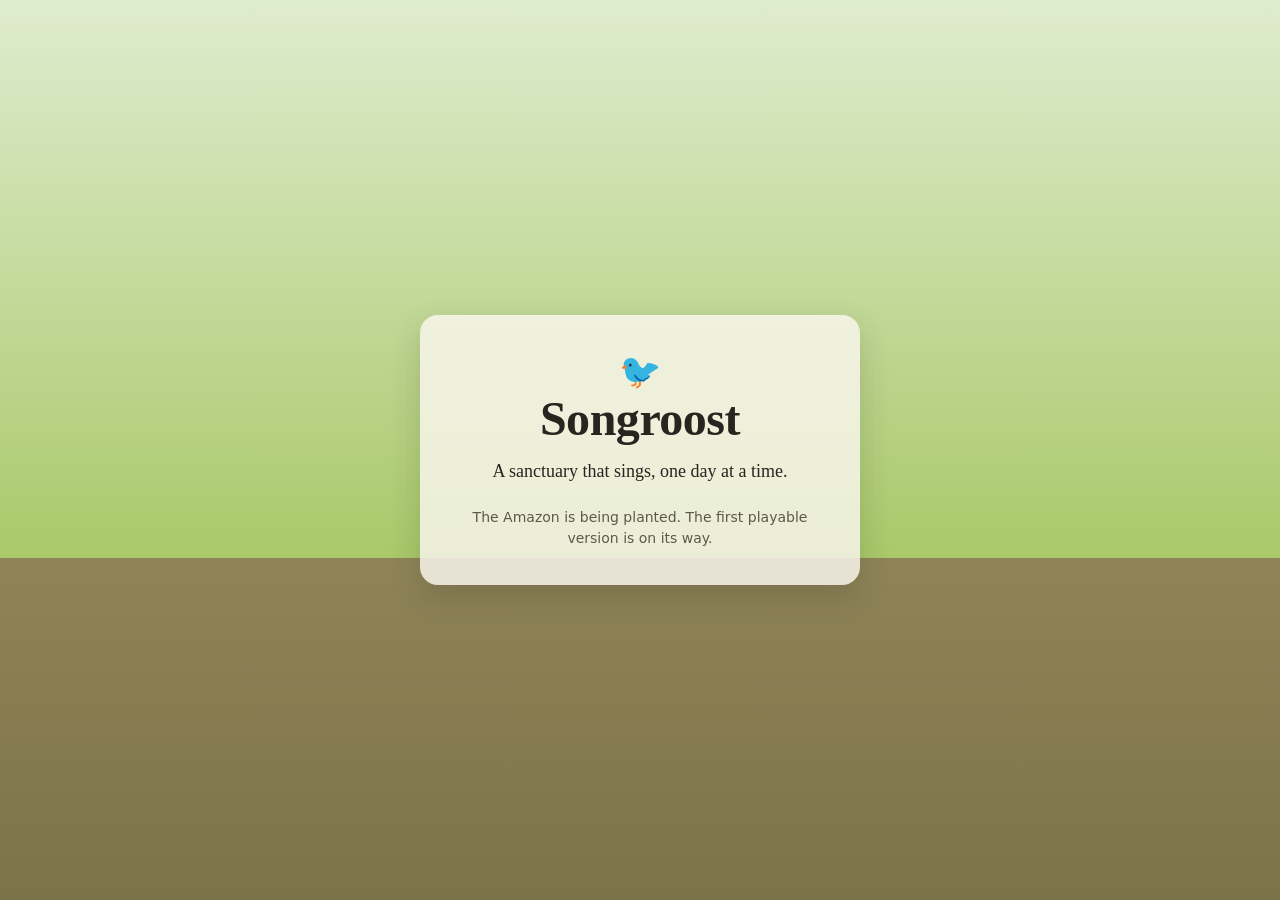
==== index.html @ ce24ba8d "Add Songroost welcome page Co-Authored-By: Claude Opus 5.5 <noreply@anthropic.com> Claude-Session: h" ====
<!DOCTYPE html>
<html lang="en">
<head>
<meta charset="utf-8">
<meta name="viewport" content="width=device-width, initial-scale=1">
<title>Songroost</title>
<meta name="description" content="Songroost — a relaxing bird-collecting game.">
<style>
  :root { color-scheme: light; }
  * { box-sizing: border-box; }
  body {
    margin: 0; min-height: 100vh; display: flex; align-items: center; justify-content: center;
    font-family: Georgia, "Times New Roman", serif; color: #27251f;
    background: linear-gradient(180deg, #dfeccf 0%, #a9c96a 62%, #8f8458 62%, #7d7348 100%);
  }
  main {
    margin: 24px; padding: 36px 32px; max-width: 440px; text-align: center;
    background: rgba(251, 247, 238, .82); border-radius: 18px;
    box-shadow: 0 12px 32px rgba(39, 37, 31, .18);
  }
  h1 { margin: 0; font-size: 48px; font-weight: 600; letter-spacing: -.01em; }
  p { margin: 12px 0 0; font-size: 18px; line-height: 1.5; }
  .soon { margin-top: 22px; font-family: system-ui, sans-serif; font-size: 14px; color: #5e584c; }
  .bird { font-size: 34px; display: inline-block; animation: hop 2.4s ease-in-out infinite; }
  @keyframes hop { 0%, 100% { transform: translateY(0); } 50% { transform: translateY(-6px); } }
  @media (prefers-reduced-motion: reduce) { .bird { animation: none; } }
</style>
</head>
<body>
<main>
  <div class="bird" aria-hidden="true">&#x1F426;</div>
  <h1>Songroost</h1>
  <p>A sanctuary that sings, one day at a time.</p>
  <p class="soon">The Amazon is being planted. The first playable version is on its way.</p>
</main>
</body>
</html>
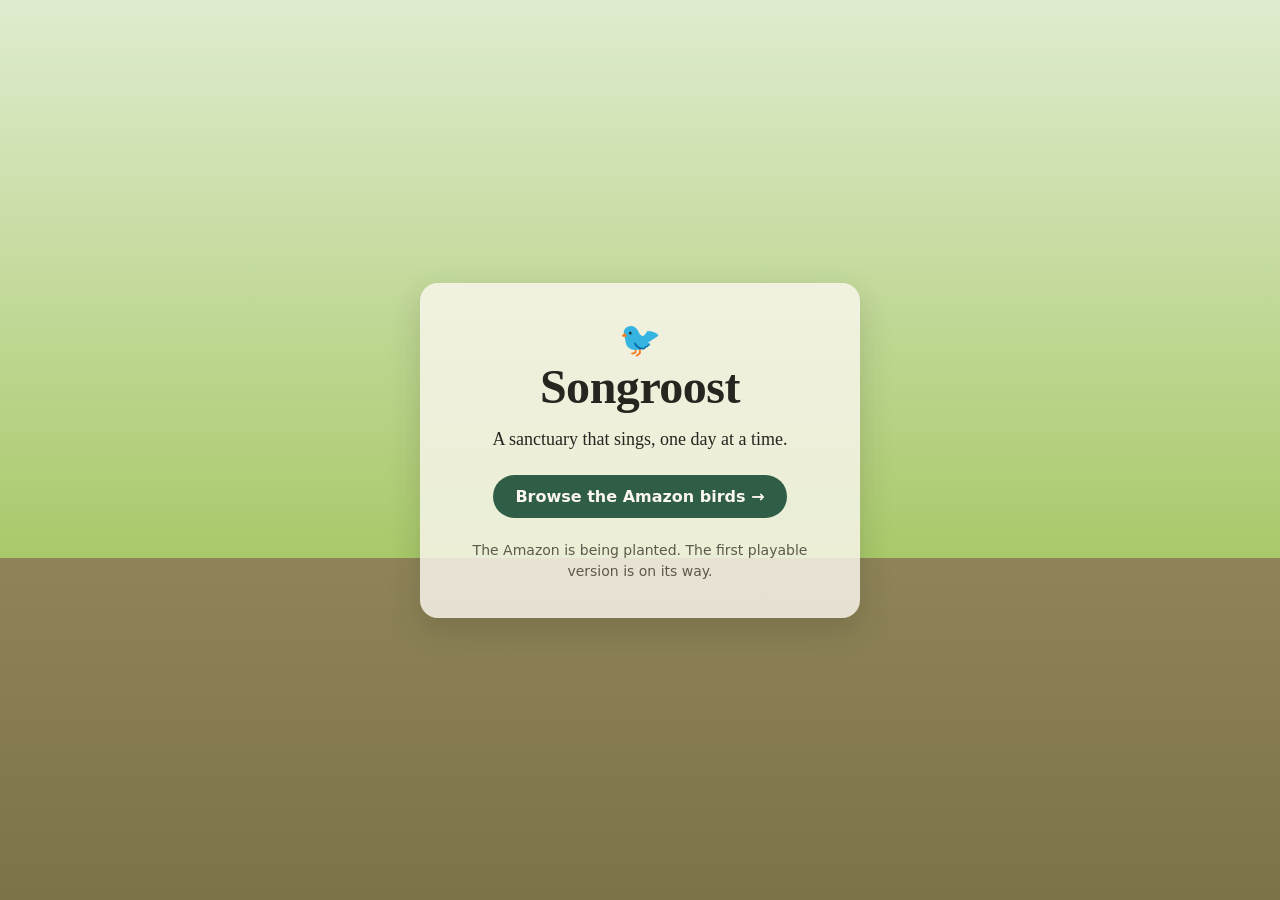
==== commit 88592059: "Add the Amazon field guide: 60 draft bird cards with placeholder art Co-Authored-By: Claude Opus 5.5" ====
--- a/index.html
+++ b/index.html
@@ -21,6 +21,8 @@
   h1 { margin: 0; font-size: 48px; font-weight: 600; letter-spacing: -.01em; }
   p { margin: 12px 0 0; font-size: 18px; line-height: 1.5; }
   .soon { margin-top: 22px; font-family: system-ui, sans-serif; font-size: 14px; color: #5e584c; }
+  .btn { display: inline-block; margin-top: 22px; padding: 12px 22px; border-radius: 24px; background: #2f5d46; color: #fbf7ee; font-family: system-ui, sans-serif; font-size: 16px; font-weight: 700; text-decoration: none; }
+  .btn:focus-visible { outline: 3px solid #3d7cc4; outline-offset: 3px; }
   .bird { font-size: 34px; display: inline-block; animation: hop 2.4s ease-in-out infinite; }
   @keyframes hop { 0%, 100% { transform: translateY(0); } 50% { transform: translateY(-6px); } }
   @media (prefers-reduced-motion: reduce) { .bird { animation: none; } }
@@ -31,6 +33,7 @@
   <div class="bird" aria-hidden="true">&#x1F426;</div>
   <h1>Songroost</h1>
   <p>A sanctuary that sings, one day at a time.</p>
+  <a class="btn" href="birds.html">Browse the Amazon birds &rarr;</a>
   <p class="soon">The Amazon is being planted. The first playable version is on its way.</p>
 </main>
 </body>
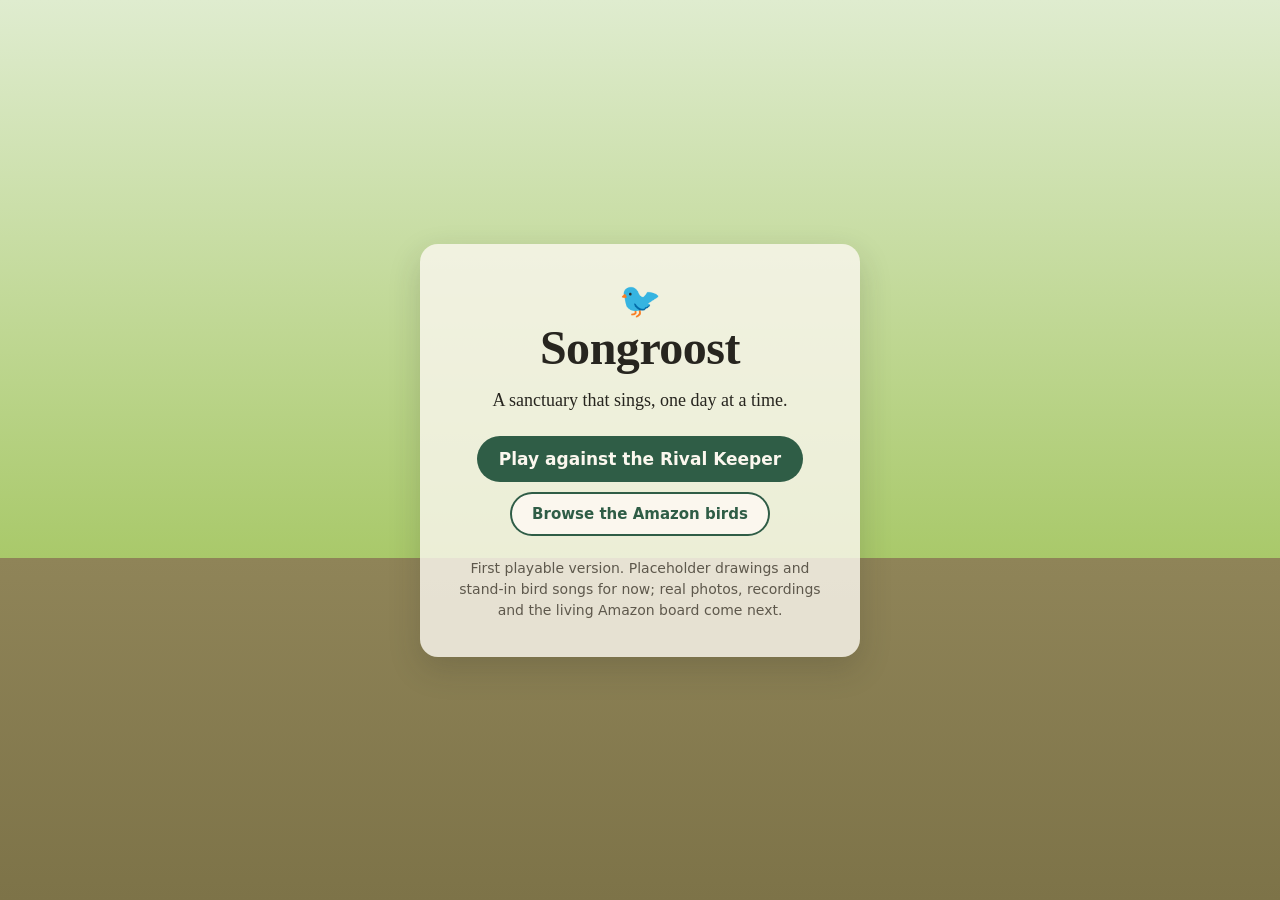
==== commit d21eea1d: "Add the first playable version: you against the Rival Keeper Rules engine (original turn structure, " ====
--- a/index.html
+++ b/index.html
@@ -21,7 +21,9 @@
   h1 { margin: 0; font-size: 48px; font-weight: 600; letter-spacing: -.01em; }
   p { margin: 12px 0 0; font-size: 18px; line-height: 1.5; }
   .soon { margin-top: 22px; font-family: system-ui, sans-serif; font-size: 14px; color: #5e584c; }
-  .btn { display: inline-block; margin-top: 22px; padding: 12px 22px; border-radius: 24px; background: #2f5d46; color: #fbf7ee; font-family: system-ui, sans-serif; font-size: 16px; font-weight: 700; text-decoration: none; }
+  .btns { display: flex; flex-direction: column; align-items: center; gap: 10px; margin-top: 22px; }
+  .btn { display: inline-block; min-width: 230px; padding: 13px 22px; border-radius: 26px; background: #2f5d46; color: #fbf7ee; font-family: system-ui, sans-serif; font-size: 17px; font-weight: 700; text-decoration: none; }
+  .btn.alt { background: #fbf7ee; color: #2f5d46; box-shadow: inset 0 0 0 2px #2f5d46; font-size: 15px; }
   .btn:focus-visible { outline: 3px solid #3d7cc4; outline-offset: 3px; }
   .bird { font-size: 34px; display: inline-block; animation: hop 2.4s ease-in-out infinite; }
   @keyframes hop { 0%, 100% { transform: translateY(0); } 50% { transform: translateY(-6px); } }
@@ -33,8 +35,11 @@
   <div class="bird" aria-hidden="true">&#x1F426;</div>
   <h1>Songroost</h1>
   <p>A sanctuary that sings, one day at a time.</p>
-  <a class="btn" href="birds.html">Browse the Amazon birds &rarr;</a>
-  <p class="soon">The Amazon is being planted. The first playable version is on its way.</p>
+  <div class="btns">
+    <a class="btn" href="play.html">Play against the Rival Keeper</a>
+    <a class="btn alt" href="birds.html">Browse the Amazon birds</a>
+  </div>
+  <p class="soon">First playable version. Placeholder drawings and stand-in bird songs for now; real photos, recordings and the living Amazon board come next.</p>
 </main>
 </body>
 </html>
